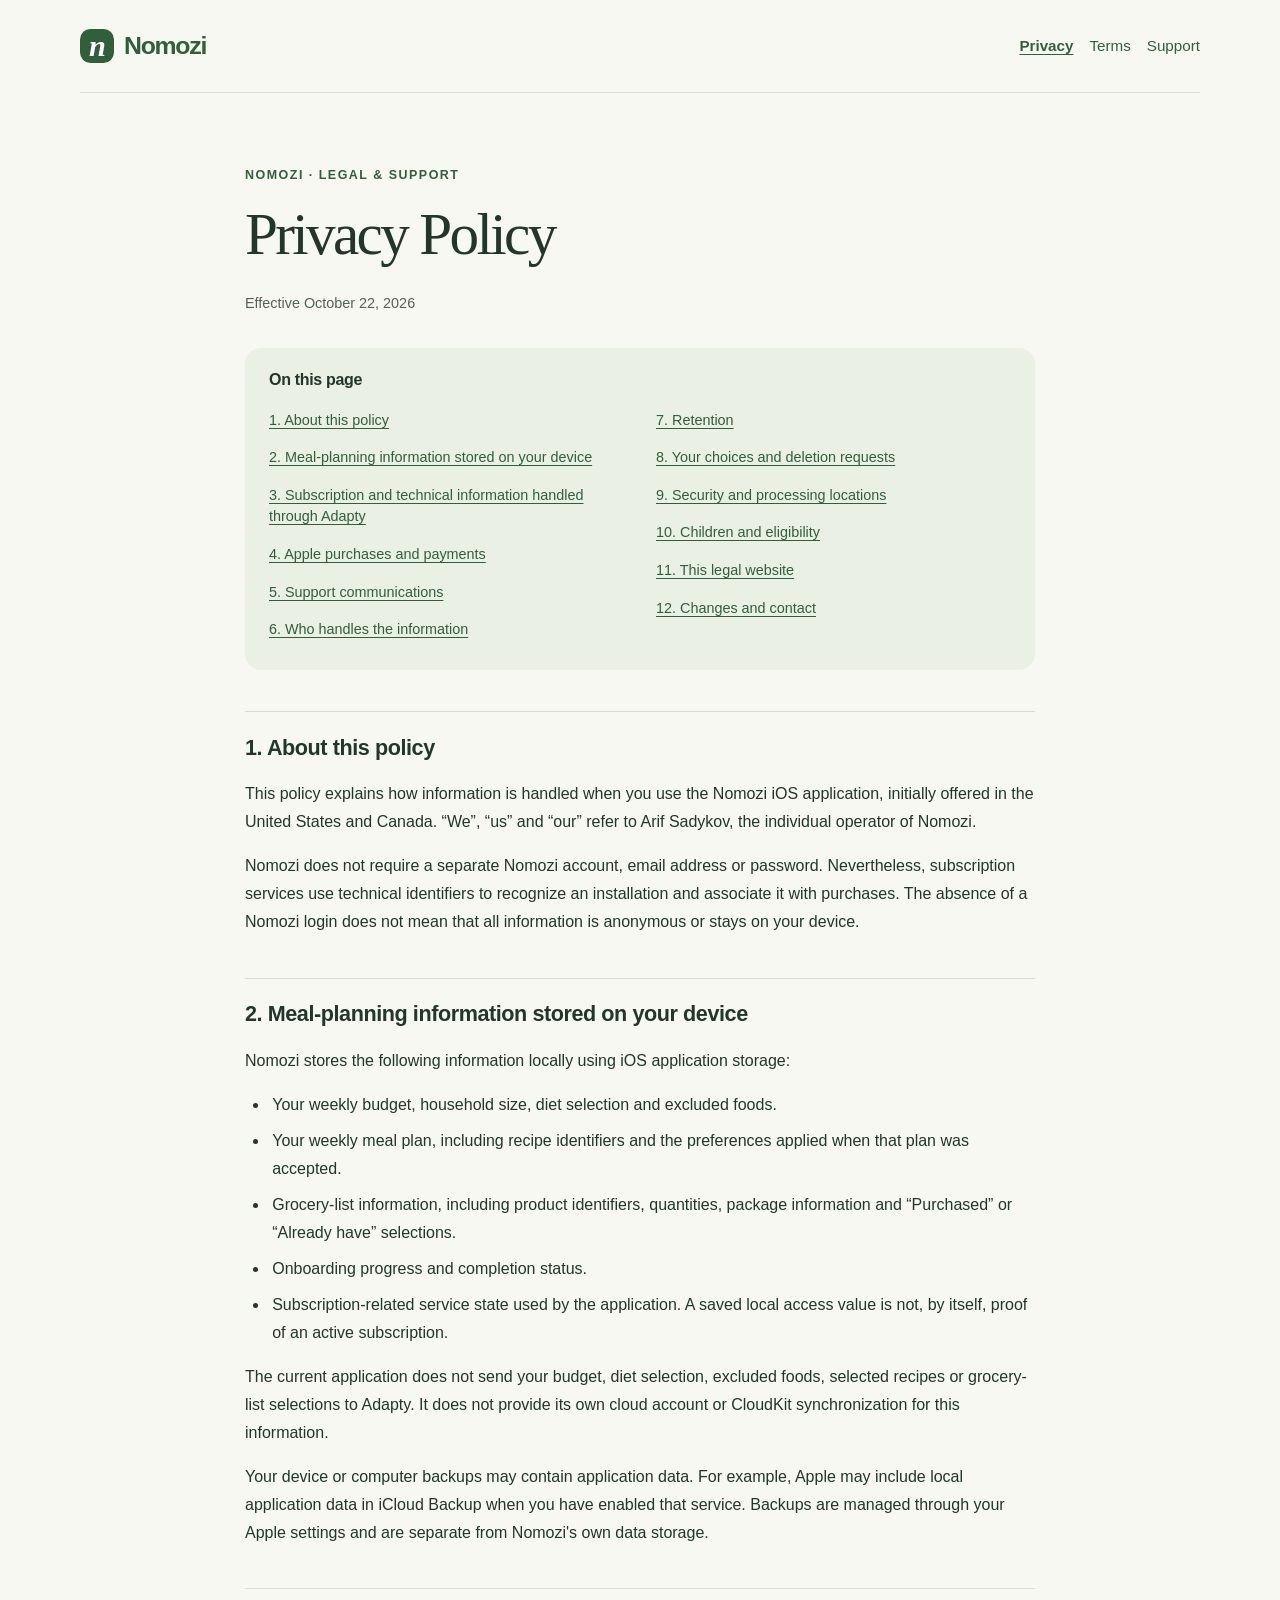
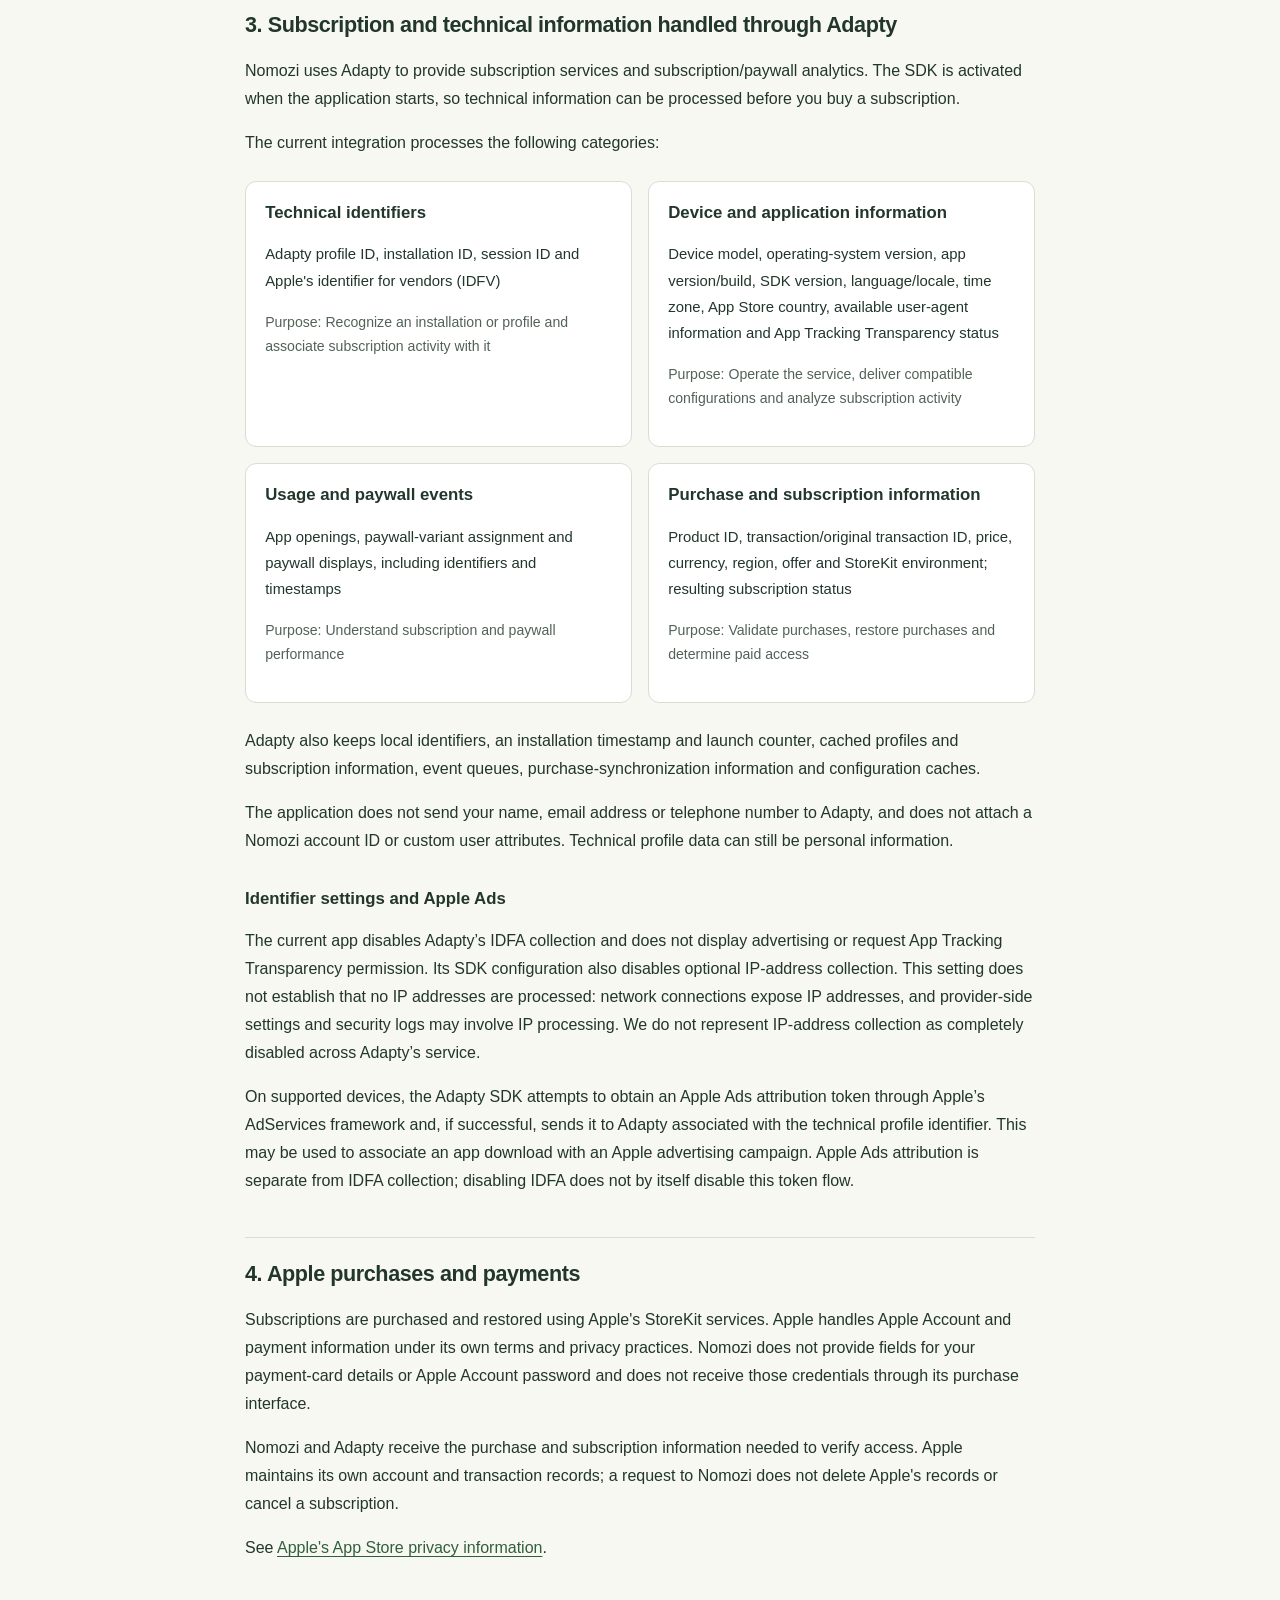
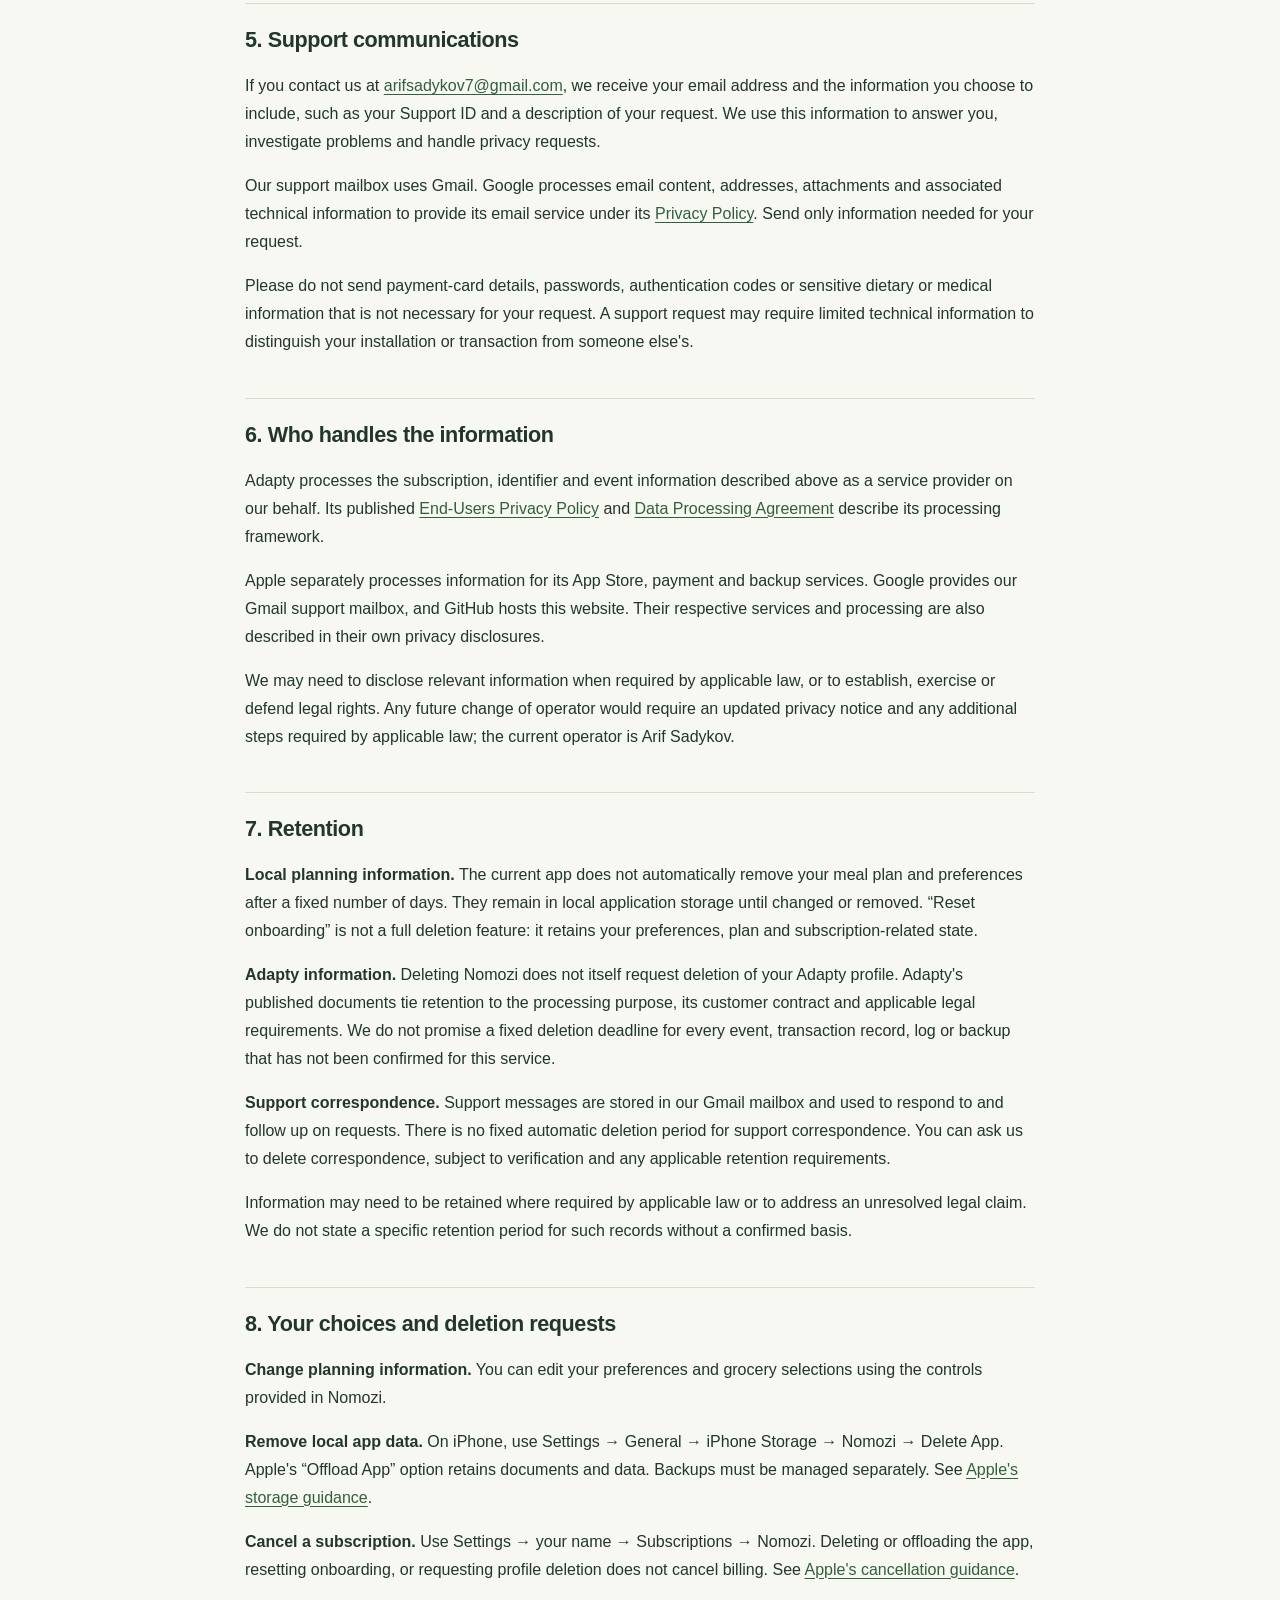
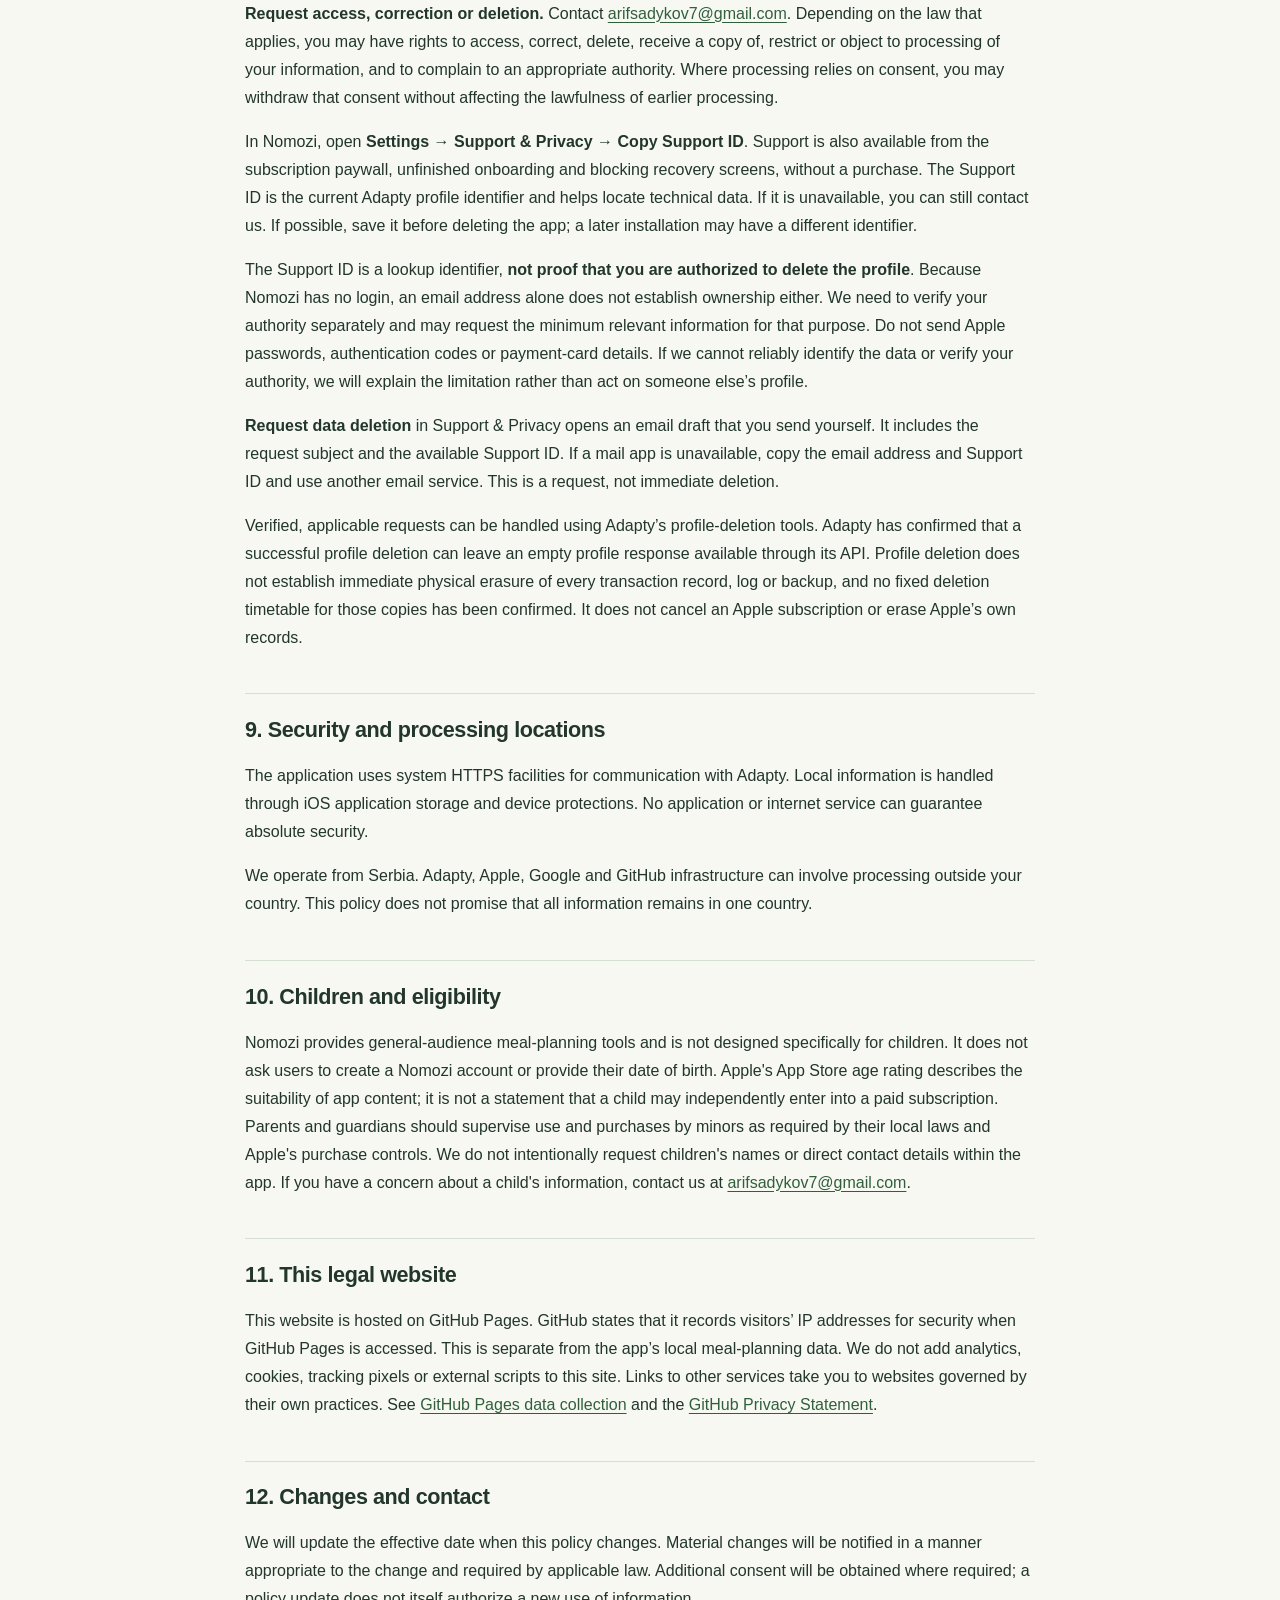
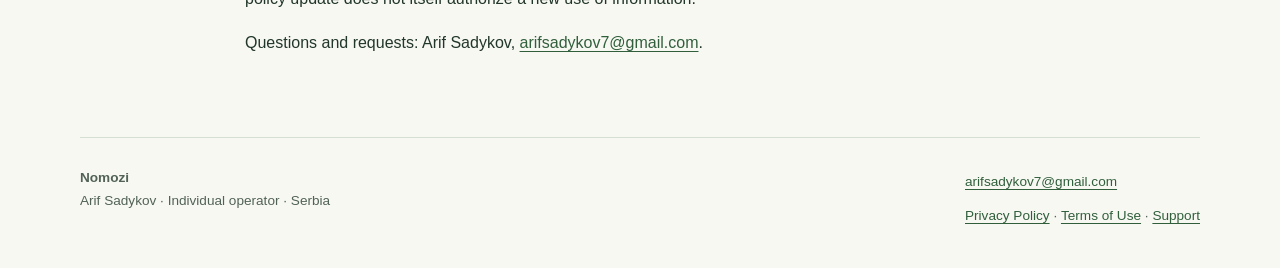
==== privacy/index.html @ b6fbd4d1 "feat: publish Nomozi legal and support website" ====
<!doctype html>
<html lang="en-US">
<head>
  <meta charset="utf-8">
  <meta name="viewport" content="width=device-width, initial-scale=1">
  <meta name="description" content="How Nomozi handles local planning data, subscriptions, analytics, support requests and data deletion.">
  <meta name="theme-color" content="#f7f8f2">
  <title>Privacy Policy | Nomozi</title>
  <link rel="stylesheet" href="../assets/styles.css">
</head>
<body>
<a class="skip-link" href="#main">Skip to content</a>
<header class="site-header"><a class="brand" href="../" aria-label="Nomozi home"><span class="brand-mark" aria-hidden="true">n</span>Nomozi</a><nav aria-label="Main navigation"><a href="../privacy/" aria-current="page">Privacy</a><a href="../terms/">Terms</a><a href="../support/">Support</a></nav></header>
<main id="main" class="document"><p class="eyebrow">Nomozi · Legal &amp; support</p><h1>Privacy Policy</h1><p class="date">Effective October 22, 2026</p><nav class="contents" aria-label="On this page"><h2>On this page</h2><ol><li><a href="#section-1">1. About this policy</a></li><li><a href="#section-2">2. Meal-planning information stored on your device</a></li><li><a href="#section-3">3. Subscription and technical information handled through Adapty</a></li><li><a href="#section-4">4. Apple purchases and payments</a></li><li><a href="#section-5">5. Support communications</a></li><li><a href="#section-6">6. Who handles the information</a></li><li><a href="#section-7">7. Retention</a></li><li><a href="#section-8">8. Your choices and deletion requests</a></li><li><a href="#section-9">9. Security and processing locations</a></li><li><a href="#section-10">10. Children and eligibility</a></li><li><a href="#section-11">11. This legal website</a></li><li><a href="#section-12">12. Changes and contact</a></li></ol></nav><h2 id="section-1">1. About this policy</h2>

<p>This policy explains how information is handled when you use the Nomozi iOS application, initially offered in the United States and Canada. “We”, “us” and “our” refer to Arif Sadykov, the individual operator of Nomozi.</p>

<p>Nomozi does not require a separate Nomozi account, email address or password. Nevertheless, subscription services use technical identifiers to recognize an installation and associate it with purchases. The absence of a Nomozi login does not mean that all information is anonymous or stays on your device.</p>

<h2 id="section-2">2. Meal-planning information stored on your device</h2>

<p>Nomozi stores the following information locally using iOS application storage:</p>

<ul>
<li>Your weekly budget, household size, diet selection and excluded foods.</li>
<li>Your weekly meal plan, including recipe identifiers and the preferences applied when that plan was accepted.</li>
<li>Grocery-list information, including product identifiers, quantities, package information and “Purchased” or “Already have” selections.</li>
<li>Onboarding progress and completion status.</li>
<li>Subscription-related service state used by the application. A saved local access value is not, by itself, proof of an active subscription.</li>
</ul>

<p>The current application does not send your budget, diet selection, excluded foods, selected recipes or grocery-list selections to Adapty. It does not provide its own cloud account or CloudKit synchronization for this information.</p>

<p>Your device or computer backups may contain application data. For example, Apple may include local application data in iCloud Backup when you have enabled that service. Backups are managed through your Apple settings and are separate from Nomozi's own data storage.</p>

<h2 id="section-3">3. Subscription and technical information handled through Adapty</h2>

<p>Nomozi uses Adapty to provide subscription services and subscription/paywall analytics. The SDK is activated when the application starts, so technical information can be processed before you buy a subscription.</p>

<p>The current integration processes the following categories:</p>

<div class="table-wrap"><div class="data-cards"><section class="data-card"><h3>Technical identifiers</h3><p>Adapty profile ID, installation ID, session ID and Apple's identifier for vendors (IDFV)</p><p class="purpose">Purpose: Recognize an installation or profile and associate subscription activity with it</p></section><section class="data-card"><h3>Device and application information</h3><p>Device model, operating-system version, app version/build, SDK version, language/locale, time zone, App Store country, available user-agent information and App Tracking Transparency status</p><p class="purpose">Purpose: Operate the service, deliver compatible configurations and analyze subscription activity</p></section><section class="data-card"><h3>Usage and paywall events</h3><p>App openings, paywall-variant assignment and paywall displays, including identifiers and timestamps</p><p class="purpose">Purpose: Understand subscription and paywall performance</p></section><section class="data-card"><h3>Purchase and subscription information</h3><p>Product ID, transaction/original transaction ID, price, currency, region, offer and StoreKit environment; resulting subscription status</p><p class="purpose">Purpose: Validate purchases, restore purchases and determine paid access</p></section></div></div>

<p>Adapty also keeps local identifiers, an installation timestamp and launch counter, cached profiles and subscription information, event queues, purchase-synchronization information and configuration caches.</p>

<p>The application does not send your name, email address or telephone number to Adapty, and does not attach a Nomozi account ID or custom user attributes. Technical profile data can still be personal information.</p>

<h3>Identifier settings and Apple Ads</h3>

<p>The current app disables Adapty’s IDFA collection and does not display advertising or request App Tracking Transparency permission. Its SDK configuration also disables optional IP-address collection. This setting does not establish that no IP addresses are processed: network connections expose IP addresses, and provider-side settings and security logs may involve IP processing. We do not represent IP-address collection as completely disabled across Adapty’s service.</p>
<p>On supported devices, the Adapty SDK attempts to obtain an Apple Ads attribution token through Apple’s AdServices framework and, if successful, sends it to Adapty associated with the technical profile identifier. This may be used to associate an app download with an Apple advertising campaign. Apple Ads attribution is separate from IDFA collection; disabling IDFA does not by itself disable this token flow.</p>
<h2 id="section-4">4. Apple purchases and payments</h2>

<p>Subscriptions are purchased and restored using Apple's StoreKit services. Apple handles Apple Account and payment information under its own terms and privacy practices. Nomozi does not provide fields for your payment-card details or Apple Account password and does not receive those credentials through its purchase interface.</p>

<p>Nomozi and Adapty receive the purchase and subscription information needed to verify access. Apple maintains its own account and transaction records; a request to Nomozi does not delete Apple's records or cancel a subscription.</p>

<p>See <a href="https://www.apple.com/legal/privacy/data/en/app-store/">Apple's App Store privacy information</a>.</p>

<h2 id="section-5">5. Support communications</h2>

<p>If you contact us at <a href="mailto:arifsadykov7@gmail.com">arifsadykov7@gmail.com</a>, we receive your email address and the information you choose to include, such as your Support ID and a description of your request. We use this information to answer you, investigate problems and handle privacy requests.</p>
<p>Our support mailbox uses Gmail. Google processes email content, addresses, attachments and associated technical information to provide its email service under its <a href="https://policies.google.com/privacy">Privacy Policy</a>. Send only information needed for your request.</p>
<p>Please do not send payment-card details, passwords, authentication codes or sensitive dietary or medical information that is not necessary for your request. A support request may require limited technical information to distinguish your installation or transaction from someone else's.</p>

<h2 id="section-6">6. Who handles the information</h2>

<p>Adapty processes the subscription, identifier and event information described above as a service provider on our behalf. Its published <a href="https://adapty.io/end-users-privacy/">End-Users Privacy Policy</a> and <a href="https://adapty.io/data-processing-agreement/">Data Processing Agreement</a> describe its processing framework.</p>

<p>Apple separately processes information for its App Store, payment and backup services. Google provides our Gmail support mailbox, and GitHub hosts this website. Their respective services and processing are also described in their own privacy disclosures.</p>
<p>We may need to disclose relevant information when required by applicable law, or to establish, exercise or defend legal rights. Any future change of operator would require an updated privacy notice and any additional steps required by applicable law; the current operator is Arif Sadykov.</p>

<h2 id="section-7">7. Retention</h2>

<p><strong>Local planning information.</strong> The current app does not automatically remove your meal plan and preferences after a fixed number of days. They remain in local application storage until changed or removed. “Reset onboarding” is not a full deletion feature: it retains your preferences, plan and subscription-related state.</p>

<p><strong>Adapty information.</strong> Deleting Nomozi does not itself request deletion of your Adapty profile. Adapty's published documents tie retention to the processing purpose, its customer contract and applicable legal requirements. We do not promise a fixed deletion deadline for every event, transaction record, log or backup that has not been confirmed for this service.</p>

<p><strong>Support correspondence.</strong> Support messages are stored in our Gmail mailbox and used to respond to and follow up on requests. There is no fixed automatic deletion period for support correspondence. You can ask us to delete correspondence, subject to verification and any applicable retention requirements.</p>
<p>Information may need to be retained where required by applicable law or to address an unresolved legal claim. We do not state a specific retention period for such records without a confirmed basis.</p>
<h2 id="section-8">8. Your choices and deletion requests</h2>

<p><strong>Change planning information.</strong> You can edit your preferences and grocery selections using the controls provided in Nomozi.</p>

<p><strong>Remove local app data.</strong> On iPhone, use Settings → General → iPhone Storage → Nomozi → Delete App. Apple's “Offload App” option retains documents and data. Backups must be managed separately. See <a href="https://support.apple.com/en-us/108429">Apple's storage guidance</a>.</p>

<p><strong>Cancel a subscription.</strong> Use Settings → your name → Subscriptions → Nomozi. Deleting or offloading the app, resetting onboarding, or requesting profile deletion does not cancel billing. See <a href="https://support.apple.com/en-us/118428">Apple's cancellation guidance</a>.</p>

<p><strong>Request access, correction or deletion.</strong> Contact <a href="mailto:arifsadykov7@gmail.com">arifsadykov7@gmail.com</a>. Depending on the law that applies, you may have rights to access, correct, delete, receive a copy of, restrict or object to processing of your information, and to complain to an appropriate authority. Where processing relies on consent, you may withdraw that consent without affecting the lawfulness of earlier processing.</p>

<p>In Nomozi, open <strong>Settings → Support &amp; Privacy → Copy Support ID</strong>. Support is also available from the subscription paywall, unfinished onboarding and blocking recovery screens, without a purchase. The Support ID is the current Adapty profile identifier and helps locate technical data. If it is unavailable, you can still contact us. If possible, save it before deleting the app; a later installation may have a different identifier.</p>
<p>The Support ID is a lookup identifier, <strong>not proof that you are authorized to delete the profile</strong>. Because Nomozi has no login, an email address alone does not establish ownership either. We need to verify your authority separately and may request the minimum relevant information for that purpose. Do not send Apple passwords, authentication codes or payment-card details. If we cannot reliably identify the data or verify your authority, we will explain the limitation rather than act on someone else’s profile.</p>
<p><strong>Request data deletion</strong> in Support &amp; Privacy opens an email draft that you send yourself. It includes the request subject and the available Support ID. If a mail app is unavailable, copy the email address and Support ID and use another email service. This is a request, not immediate deletion.</p>
<p>Verified, applicable requests can be handled using Adapty’s profile-deletion tools. Adapty has confirmed that a successful profile deletion can leave an empty profile response available through its API. Profile deletion does not establish immediate physical erasure of every transaction record, log or backup, and no fixed deletion timetable for those copies has been confirmed. It does not cancel an Apple subscription or erase Apple’s own records.</p>
<h2 id="section-9">9. Security and processing locations</h2>

<p>The application uses system HTTPS facilities for communication with Adapty. Local information is handled through iOS application storage and device protections. No application or internet service can guarantee absolute security.</p>

<p>We operate from Serbia. Adapty, Apple, Google and GitHub infrastructure can involve processing outside your country. This policy does not promise that all information remains in one country.</p>
<h2 id="section-10">10. Children and eligibility</h2>

<p>Nomozi provides general-audience meal-planning tools and is not designed specifically for children. It does not ask users to create a Nomozi account or provide their date of birth. Apple's App Store age rating describes the suitability of app content; it is not a statement that a child may independently enter into a paid subscription. Parents and guardians should supervise use and purchases by minors as required by their local laws and Apple's purchase controls. We do not intentionally request children's names or direct contact details within the app. If you have a concern about a child's information, contact us at <a href="mailto:arifsadykov7@gmail.com">arifsadykov7@gmail.com</a>.</p>

<h2 id="section-11">11. This legal website</h2>

<p>This website is hosted on GitHub Pages. GitHub states that it records visitors’ IP addresses for security when GitHub Pages is accessed. This is separate from the app’s local meal-planning data. We do not add analytics, cookies, tracking pixels or external scripts to this site. Links to other services take you to websites governed by their own practices. See <a href="https://docs.github.com/en/pages/getting-started-with-github-pages/what-is-github-pages#data-collection">GitHub Pages data collection</a> and the <a href="https://docs.github.com/en/site-policy/privacy-policies/github-general-privacy-statement">GitHub Privacy Statement</a>.</p>
<h2 id="section-12">12. Changes and contact</h2>

<p>We will update the effective date when this policy changes. Material changes will be notified in a manner appropriate to the change and required by applicable law. Additional consent will be obtained where required; a policy update does not itself authorize a new use of information.</p>

<p>Questions and requests: Arif Sadykov, <a href="mailto:arifsadykov7@gmail.com">arifsadykov7@gmail.com</a>.</p>
</main>
<footer class="site-footer"><p><strong>Nomozi</strong><br>Arif Sadykov · Individual operator · Serbia</p><p><a href="mailto:arifsadykov7@gmail.com">arifsadykov7@gmail.com</a><br><a href="../privacy/">Privacy Policy</a> · <a href="../terms/">Terms of Use</a> · <a href="../support/">Support</a></p></footer>
</body>
</html>
---- assets/styles.css ----
:root{color-scheme:light;--paper:#f7f8f2;--ink:#22362b;--muted:#526257;--brand:#315f3c;--line:#d6dfd1;--card:#fff;--soft:#eaf0e3}
*{box-sizing:border-box}html{scroll-padding-top:1.5rem}body{margin:0;background:var(--paper);color:var(--ink);font:1rem/1.75 -apple-system,BlinkMacSystemFont,"Segoe UI",sans-serif;-webkit-text-size-adjust:100%}a{color:var(--brand);text-underline-offset:.2em;overflow-wrap:anywhere}a:hover{text-decoration-thickness:2px}a:focus-visible{outline:3px solid #9a580e;outline-offset:5px;border-radius:3px}.site-header,.site-footer,main{width:min(100% - 3rem,1120px);margin-inline:auto}.site-header{display:flex;align-items:center;justify-content:space-between;gap:1rem;padding-block:1.5rem;border-bottom:1px solid var(--line)}.brand{display:inline-flex;align-items:center;gap:.65rem;font-size:1.55rem;font-weight:750;letter-spacing:-.05em;text-decoration:none}.brand-mark{display:grid;place-items:center;width:2.1rem;height:2.1rem;background:var(--brand);color:#fff;border-radius:.65rem;font-family:Georgia,serif;font-style:italic;font-size:1.9rem;line-height:1}.site-header nav{display:flex;flex-wrap:wrap;gap:.2rem 1rem}.site-header nav a{display:inline-flex;align-items:center;min-height:44px;font-size:.95rem;text-decoration:none}.site-header nav a[aria-current=page]{text-decoration:underline;font-weight:700}.eyebrow{color:var(--brand);font-size:.78rem;font-weight:700;letter-spacing:.12em;text-transform:uppercase}.hero{padding:5rem 0 3rem;max-width:780px}h1{font-family:Georgia,"Times New Roman",serif;font-weight:400;font-size:clamp(2.5rem,6vw,4.8rem);line-height:1.08;letter-spacing:-.045em;margin:1rem 0 1.5rem;text-wrap:balance}.lead{font-size:1.15rem;color:var(--muted);max-width:650px}h2{font-size:1.35rem;line-height:1.35;letter-spacing:-.02em}h3{font-size:1.05rem;line-height:1.4}p,li{overflow-wrap:anywhere}p{margin:1rem 0}.page-cards{display:grid;grid-template-columns:repeat(3,minmax(0,1fr));gap:1rem}.page-card{display:flex;flex-direction:column;padding:1.6rem;background:var(--card);border:1px solid var(--line);border-radius:1rem;text-decoration:none;color:var(--ink)}.page-card:hover{border-color:var(--brand);background:#fbfdf8}.card-number{font-size:.74rem;letter-spacing:.05em;color:var(--muted)}.page-card h2{display:flex;justify-content:space-between;gap:.5rem;margin:1.5rem 0 .25rem}.page-card p{color:var(--muted);font-size:.95rem;margin:.5rem 0 2rem}.card-action{color:var(--brand);font-size:.9rem;font-weight:650;margin-top:auto}.home-note{padding:3rem 0 4rem;max-width:720px}.home-note h2{font-size:1.1rem}.home-note p{color:var(--muted)}.document{max-width:790px;padding-block:3.5rem 4rem}.document h1{font-size:clamp(2.5rem,6vw,3.7rem)}.date{font-size:.9rem;color:var(--muted);margin-bottom:2rem}.document>h2{margin-top:2.6rem;padding-top:1.3rem;border-top:1px solid var(--line)}.document>h3{margin-top:2rem}.document li{padding-left:.2rem;margin-block:.5rem}.document ul,.document ol{padding-left:1.5rem}.contents{background:var(--soft);padding:1.3rem 1.5rem;border-radius:1rem;margin:2rem 0}.contents h2{font-size:1rem;margin:0 0 .7rem}.contents ol{list-style:none;padding:0;margin:0;columns:2;column-gap:2rem}.contents li{break-inside:avoid;margin:0;padding:0}.contents a{display:block;padding:.5rem 0;font-size:.9rem;line-height:1.5}.notice{padding:1rem 1.4rem;border-left:3px solid var(--brand);background:var(--soft);border-radius:0 .8rem .8rem 0}.notice p{margin:.4rem 0}.data-cards{display:grid;grid-template-columns:repeat(2,minmax(0,1fr));gap:1rem;margin:1.5rem 0}.data-card{padding:1.2rem;background:var(--card);border:1px solid var(--line);border-radius:.7rem;font-size:.93rem}.data-card h3{margin-top:0}.purpose{color:var(--muted);font-size:.88rem}.site-footer{display:flex;justify-content:space-between;gap:1.5rem;border-top:1px solid var(--line);padding-block:1.7rem 2.2rem;font-size:.85rem;color:var(--muted)}.site-footer p{margin:0}.site-footer a{display:inline-block;padding-block:.3rem}.skip-link{position:fixed;top:-200px;left:1rem;z-index:10;background:#fff;padding:.6rem 1rem}.skip-link:focus{top:1rem}
@media(max-width:700px){.page-cards{grid-template-columns:1fr}.hero{padding-top:3rem}.page-card{padding:1.4rem}.page-card h2{margin-top:1rem}.page-card p{margin-bottom:1.3rem}.data-cards{grid-template-columns:1fr}.contents ol{columns:1}.site-footer{flex-direction:column}.document{padding-top:2rem}.site-header{flex-wrap:wrap}.site-header nav{gap:1.2rem}.site-header,.site-footer,main{width:calc(100% - 2.5rem)}}
@media print{.site-header,.site-footer,.contents,.skip-link{display:none}body{background:white;color:black;font-size:11pt}.document{width:100%;max-width:none;padding:0}.document h1{font-size:28pt}.data-card,.notice{break-inside:avoid}a{color:inherit}}
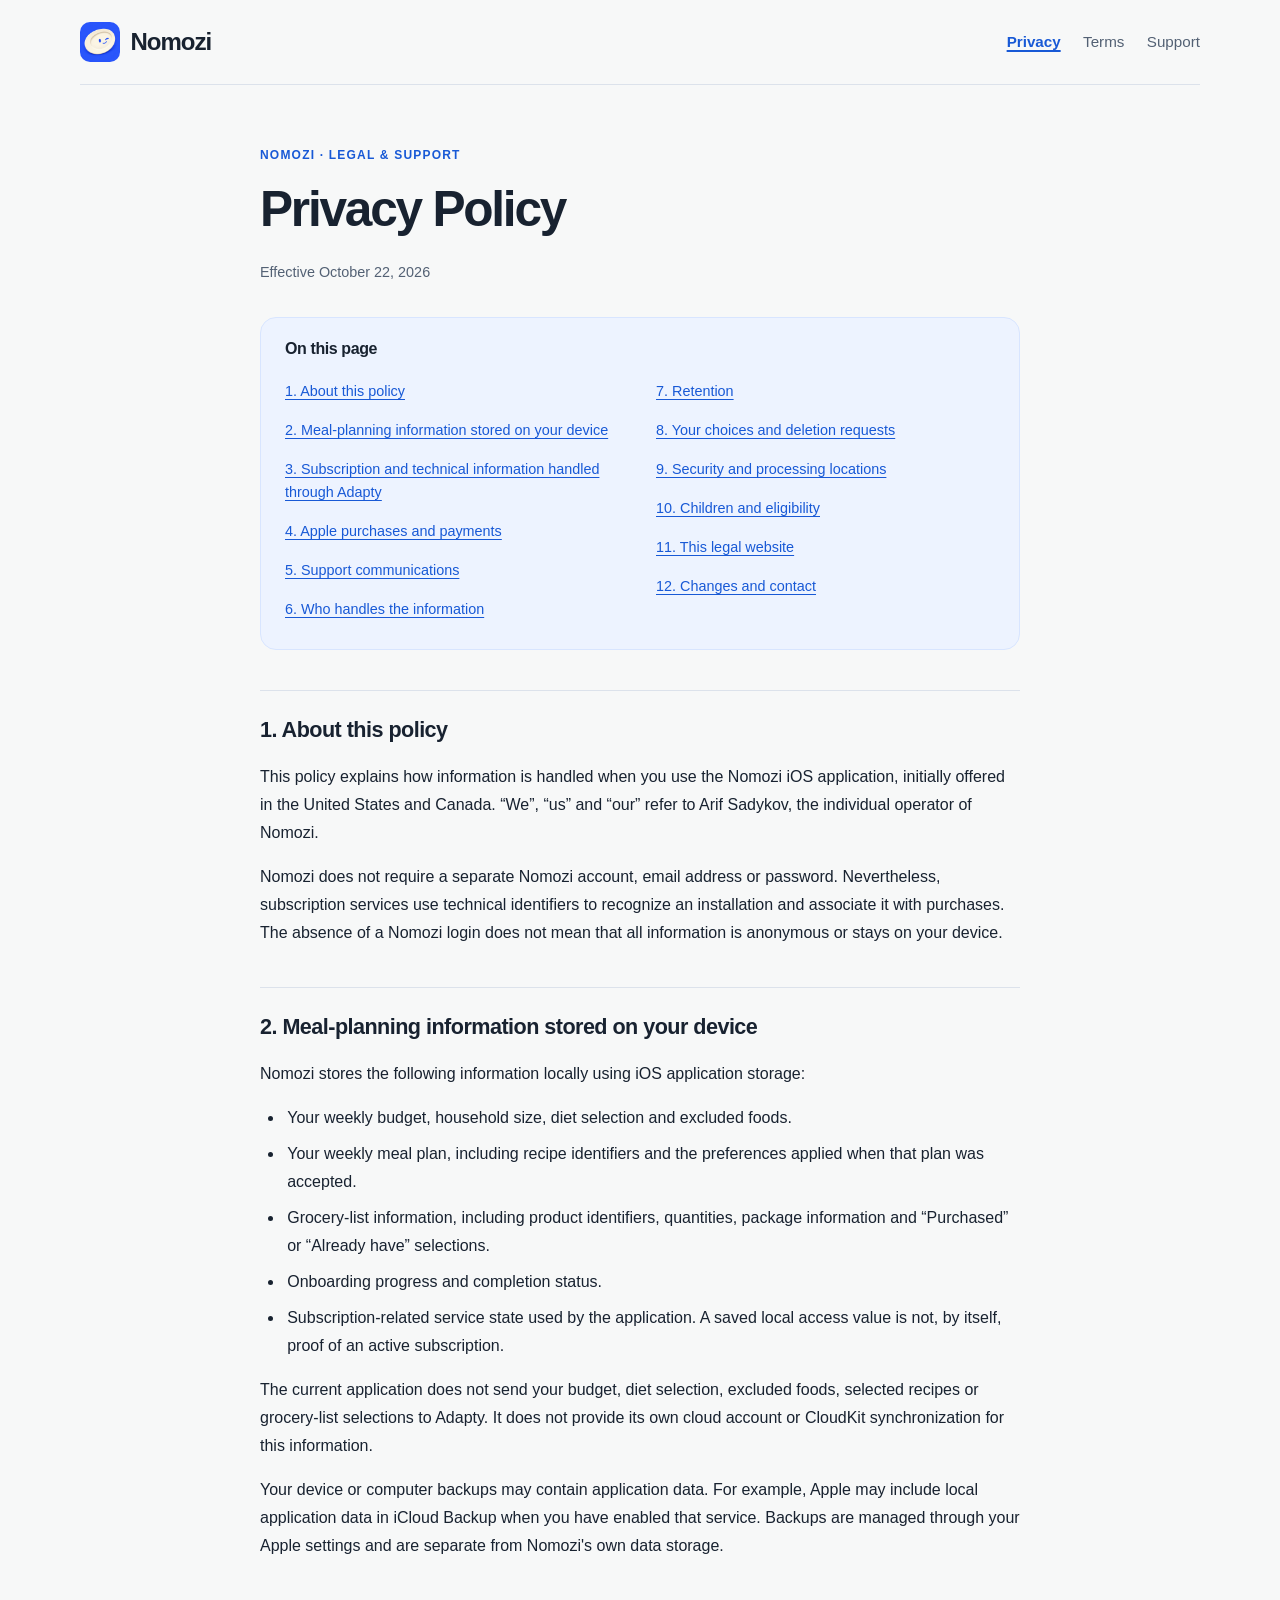
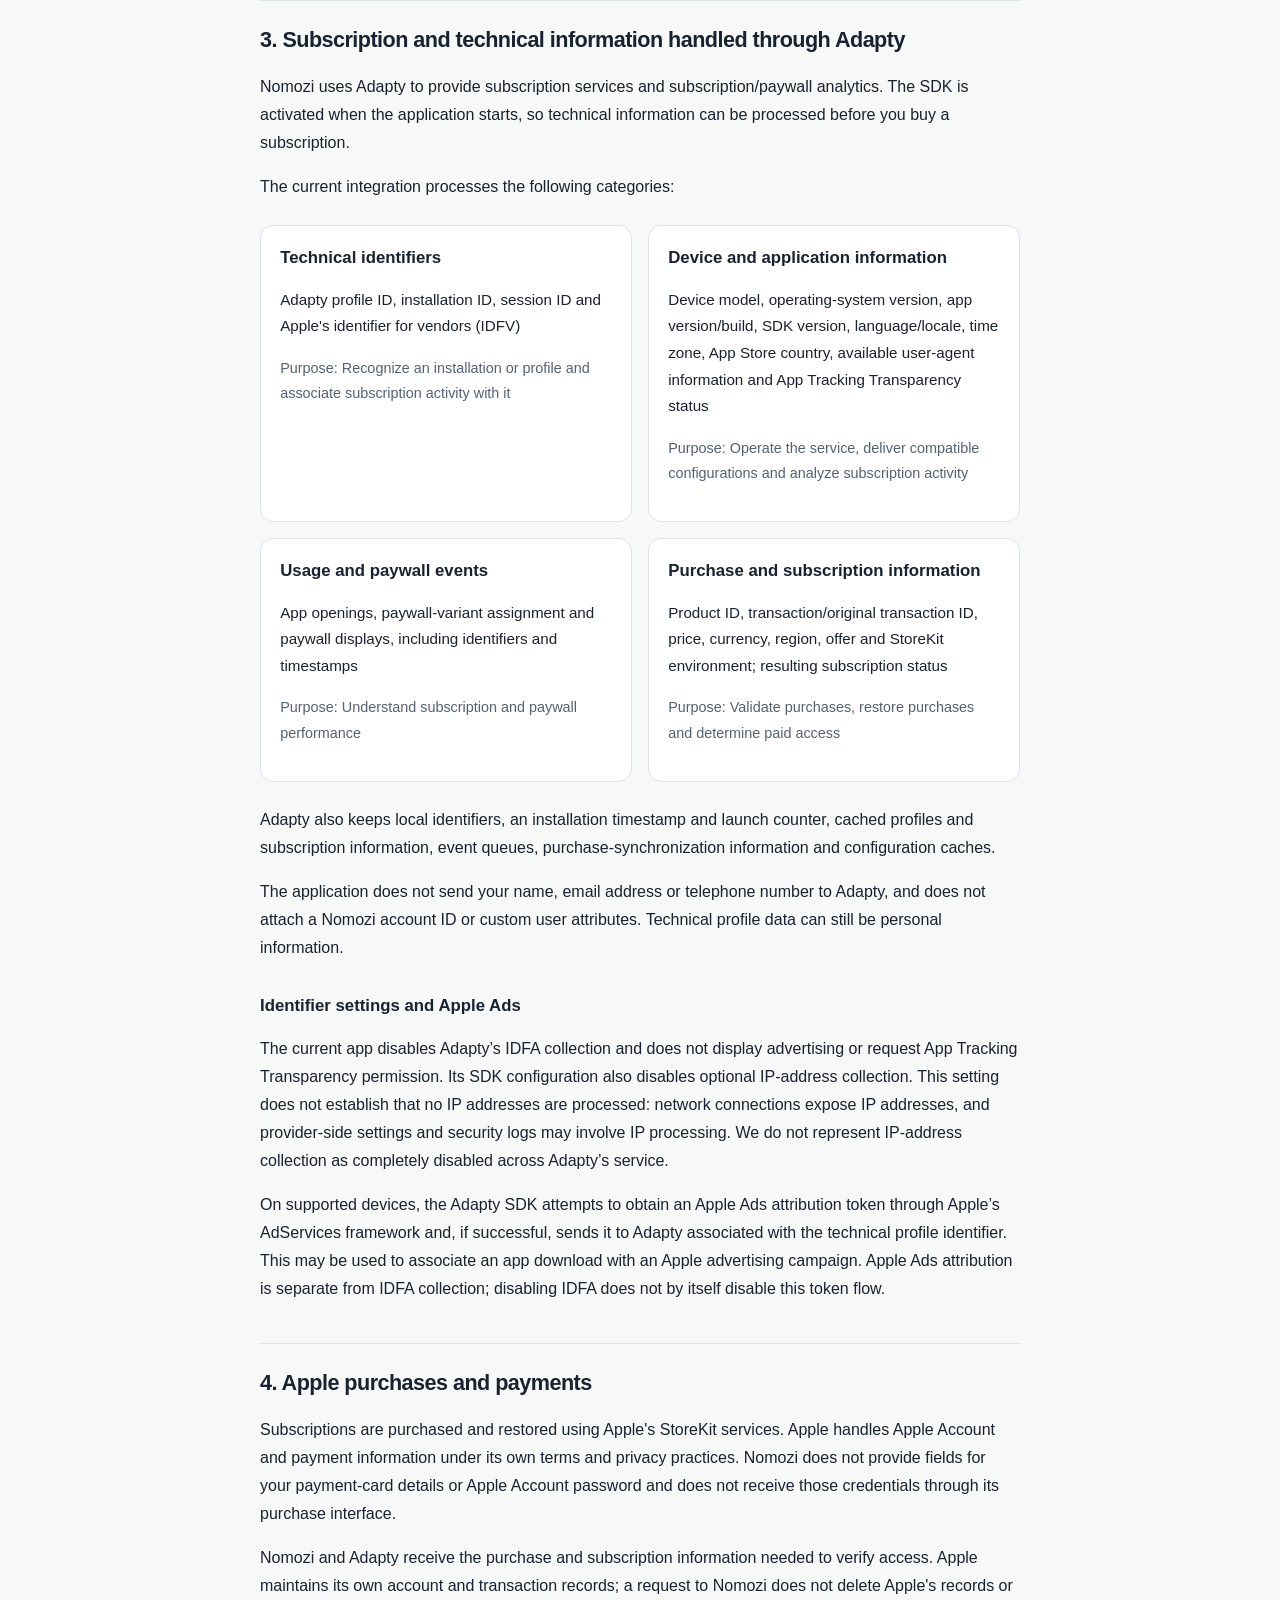
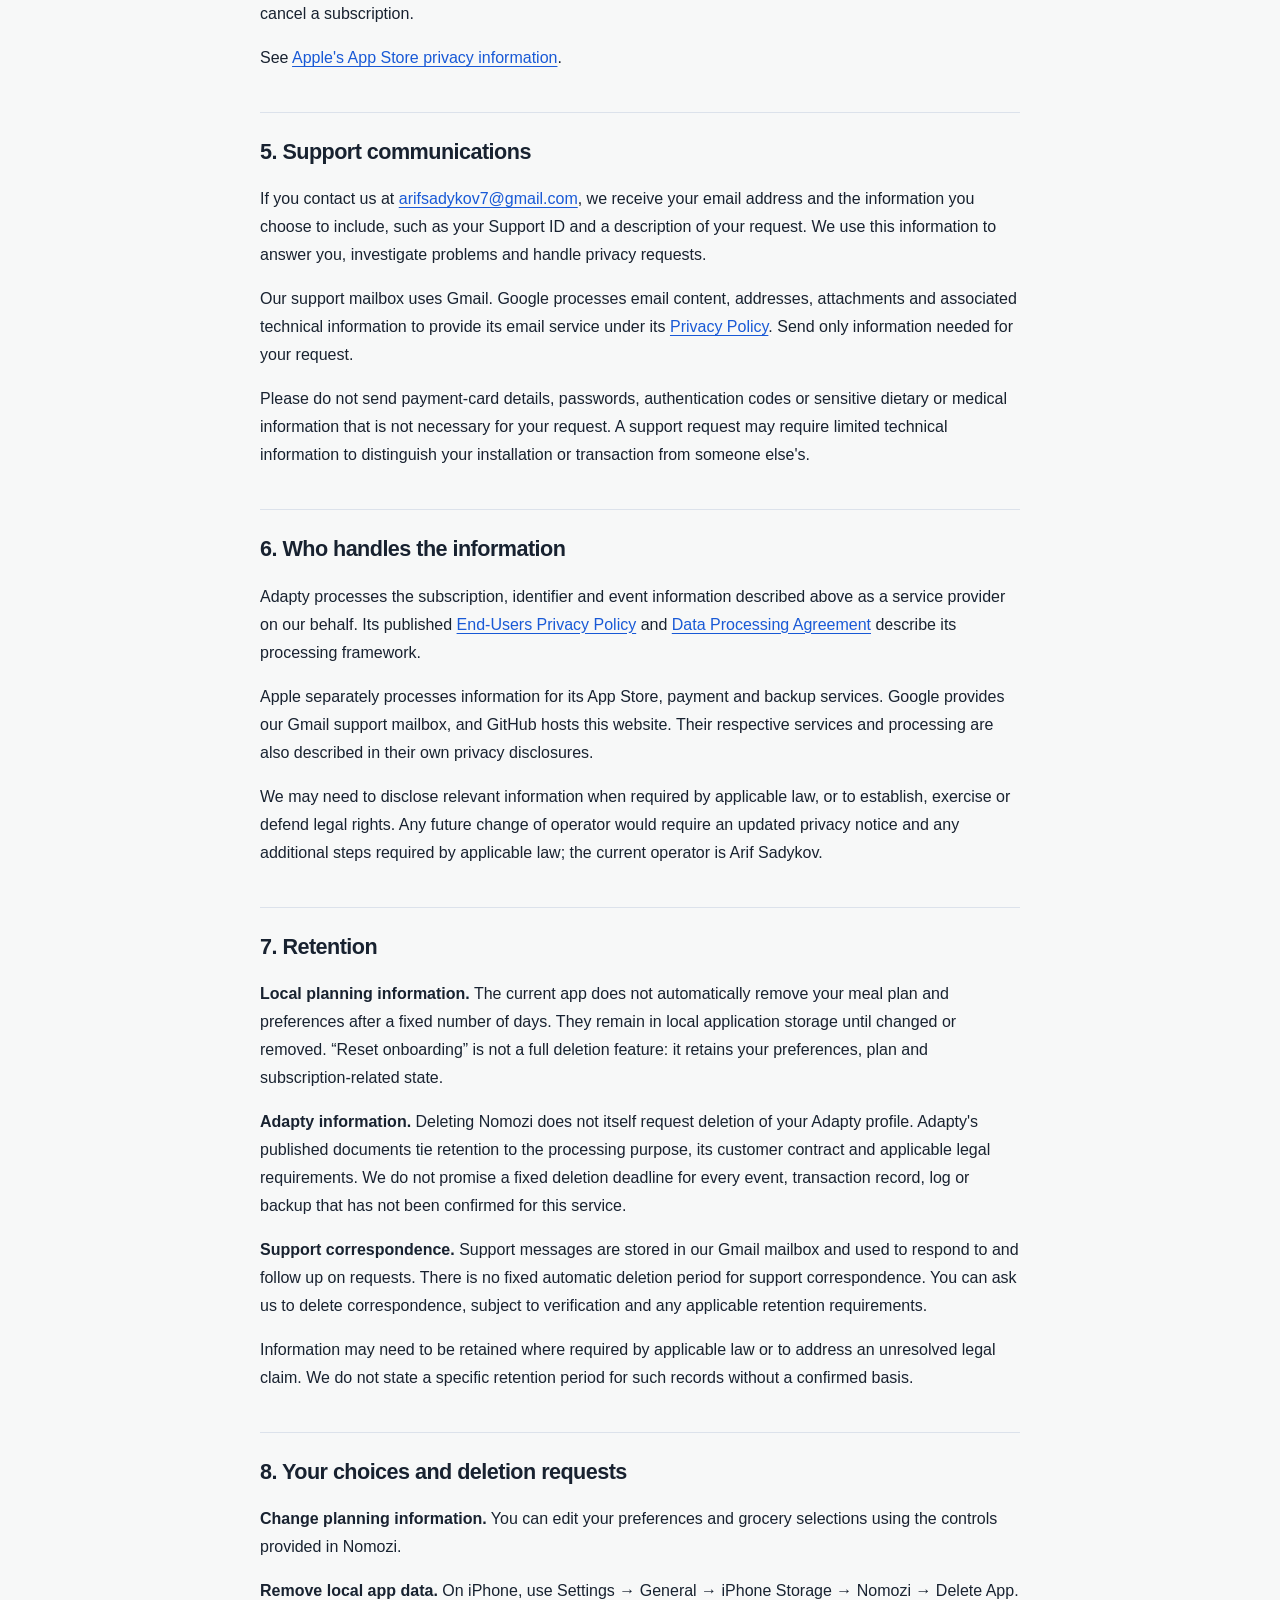
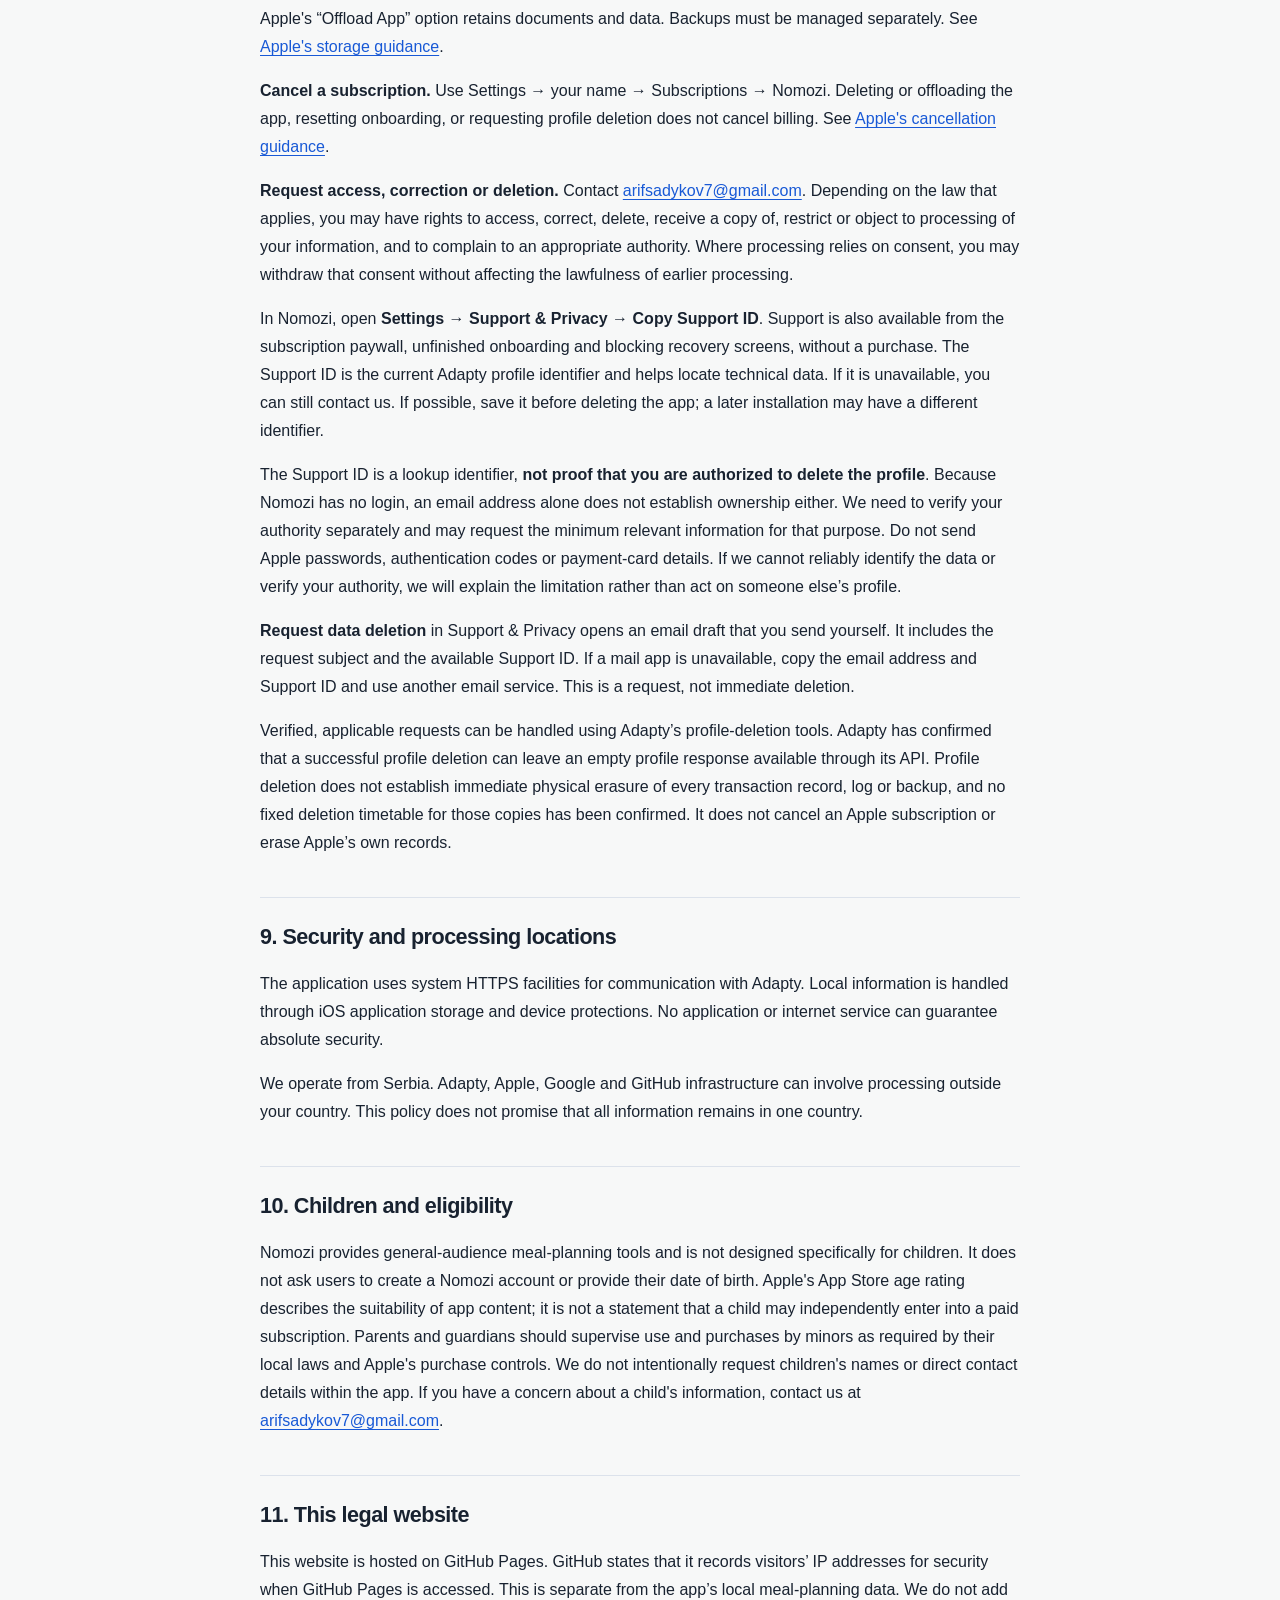
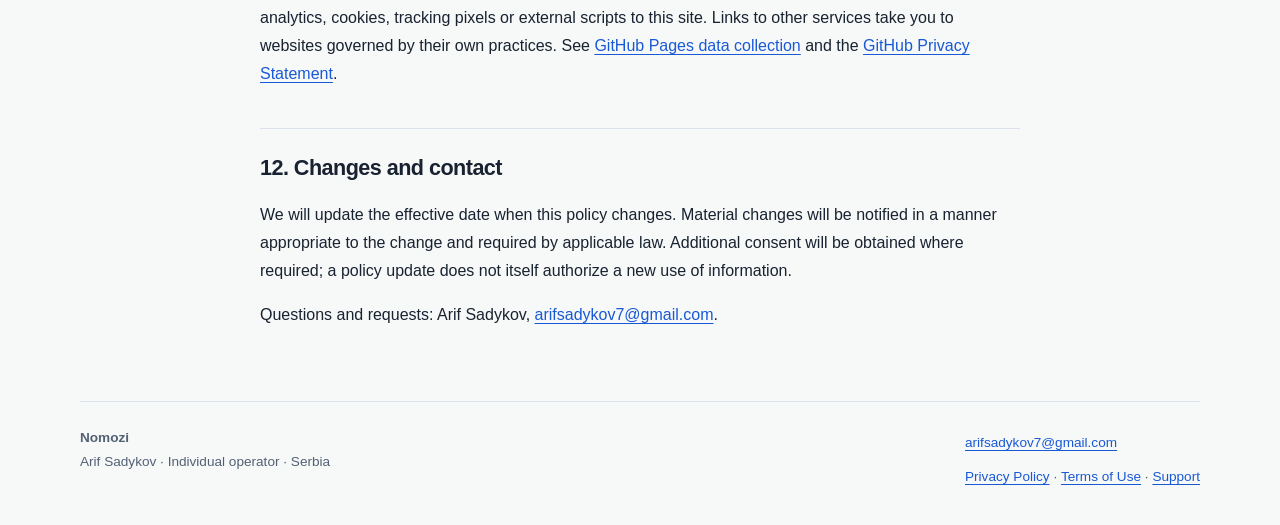
==== commit 96299e8a: "style: align Nomozi legal site with app branding" ====
--- a/privacy/index.html
+++ b/privacy/index.html
@@ -4,13 +4,15 @@
   <meta charset="utf-8">
   <meta name="viewport" content="width=device-width, initial-scale=1">
   <meta name="description" content="How Nomozi handles local planning data, subscriptions, analytics, support requests and data deletion.">
-  <meta name="theme-color" content="#f7f8f2">
+  <meta name="theme-color" content="#206aff">
   <title>Privacy Policy | Nomozi</title>
   <link rel="stylesheet" href="../assets/styles.css">
+  <link rel="icon" type="image/png" sizes="1024x1024" href="../assets/nomozi-app-icon.png">
+  <link rel="apple-touch-icon" href="../assets/nomozi-app-icon.png">
 </head>
 <body>
 <a class="skip-link" href="#main">Skip to content</a>
-<header class="site-header"><a class="brand" href="../" aria-label="Nomozi home"><span class="brand-mark" aria-hidden="true">n</span>Nomozi</a><nav aria-label="Main navigation"><a href="../privacy/" aria-current="page">Privacy</a><a href="../terms/">Terms</a><a href="../support/">Support</a></nav></header>
+<header class="site-header"><a class="brand" href="../" aria-label="Nomozi home"><img class="brand-mark" src="../assets/nomozi-app-icon.png" width="40" height="40" alt="" aria-hidden="true">Nomozi</a><nav aria-label="Main navigation"><a href="../privacy/" aria-current="page">Privacy</a><a href="../terms/">Terms</a><a href="../support/">Support</a></nav></header>
 <main id="main" class="document"><p class="eyebrow">Nomozi · Legal &amp; support</p><h1>Privacy Policy</h1><p class="date">Effective October 22, 2026</p><nav class="contents" aria-label="On this page"><h2>On this page</h2><ol><li><a href="#section-1">1. About this policy</a></li><li><a href="#section-2">2. Meal-planning information stored on your device</a></li><li><a href="#section-3">3. Subscription and technical information handled through Adapty</a></li><li><a href="#section-4">4. Apple purchases and payments</a></li><li><a href="#section-5">5. Support communications</a></li><li><a href="#section-6">6. Who handles the information</a></li><li><a href="#section-7">7. Retention</a></li><li><a href="#section-8">8. Your choices and deletion requests</a></li><li><a href="#section-9">9. Security and processing locations</a></li><li><a href="#section-10">10. Children and eligibility</a></li><li><a href="#section-11">11. This legal website</a></li><li><a href="#section-12">12. Changes and contact</a></li></ol></nav><h2 id="section-1">1. About this policy</h2>
 
 <p>This policy explains how information is handled when you use the Nomozi iOS application, initially offered in the United States and Canada. “We”, “us” and “our” refer to Arif Sadykov, the individual operator of Nomozi.</p>
--- a/assets/styles.css
+++ b/assets/styles.css
@@ -1,4 +1,171 @@
-:root{color-scheme:light;--paper:#f7f8f2;--ink:#22362b;--muted:#526257;--brand:#315f3c;--line:#d6dfd1;--card:#fff;--soft:#eaf0e3}
-*{box-sizing:border-box}html{scroll-padding-top:1.5rem}body{margin:0;background:var(--paper);color:var(--ink);font:1rem/1.75 -apple-system,BlinkMacSystemFont,"Segoe UI",sans-serif;-webkit-text-size-adjust:100%}a{color:var(--brand);text-underline-offset:.2em;overflow-wrap:anywhere}a:hover{text-decoration-thickness:2px}a:focus-visible{outline:3px solid #9a580e;outline-offset:5px;border-radius:3px}.site-header,.site-footer,main{width:min(100% - 3rem,1120px);margin-inline:auto}.site-header{display:flex;align-items:center;justify-content:space-between;gap:1rem;padding-block:1.5rem;border-bottom:1px solid var(--line)}.brand{display:inline-flex;align-items:center;gap:.65rem;font-size:1.55rem;font-weight:750;letter-spacing:-.05em;text-decoration:none}.brand-mark{display:grid;place-items:center;width:2.1rem;height:2.1rem;background:var(--brand);color:#fff;border-radius:.65rem;font-family:Georgia,serif;font-style:italic;font-size:1.9rem;line-height:1}.site-header nav{display:flex;flex-wrap:wrap;gap:.2rem 1rem}.site-header nav a{display:inline-flex;align-items:center;min-height:44px;font-size:.95rem;text-decoration:none}.site-header nav a[aria-current=page]{text-decoration:underline;font-weight:700}.eyebrow{color:var(--brand);font-size:.78rem;font-weight:700;letter-spacing:.12em;text-transform:uppercase}.hero{padding:5rem 0 3rem;max-width:780px}h1{font-family:Georgia,"Times New Roman",serif;font-weight:400;font-size:clamp(2.5rem,6vw,4.8rem);line-height:1.08;letter-spacing:-.045em;margin:1rem 0 1.5rem;text-wrap:balance}.lead{font-size:1.15rem;color:var(--muted);max-width:650px}h2{font-size:1.35rem;line-height:1.35;letter-spacing:-.02em}h3{font-size:1.05rem;line-height:1.4}p,li{overflow-wrap:anywhere}p{margin:1rem 0}.page-cards{display:grid;grid-template-columns:repeat(3,minmax(0,1fr));gap:1rem}.page-card{display:flex;flex-direction:column;padding:1.6rem;background:var(--card);border:1px solid var(--line);border-radius:1rem;text-decoration:none;color:var(--ink)}.page-card:hover{border-color:var(--brand);background:#fbfdf8}.card-number{font-size:.74rem;letter-spacing:.05em;color:var(--muted)}.page-card h2{display:flex;justify-content:space-between;gap:.5rem;margin:1.5rem 0 .25rem}.page-card p{color:var(--muted);font-size:.95rem;margin:.5rem 0 2rem}.card-action{color:var(--brand);font-size:.9rem;font-weight:650;margin-top:auto}.home-note{padding:3rem 0 4rem;max-width:720px}.home-note h2{font-size:1.1rem}.home-note p{color:var(--muted)}.document{max-width:790px;padding-block:3.5rem 4rem}.document h1{font-size:clamp(2.5rem,6vw,3.7rem)}.date{font-size:.9rem;color:var(--muted);margin-bottom:2rem}.document>h2{margin-top:2.6rem;padding-top:1.3rem;border-top:1px solid var(--line)}.document>h3{margin-top:2rem}.document li{padding-left:.2rem;margin-block:.5rem}.document ul,.document ol{padding-left:1.5rem}.contents{background:var(--soft);padding:1.3rem 1.5rem;border-radius:1rem;margin:2rem 0}.contents h2{font-size:1rem;margin:0 0 .7rem}.contents ol{list-style:none;padding:0;margin:0;columns:2;column-gap:2rem}.contents li{break-inside:avoid;margin:0;padding:0}.contents a{display:block;padding:.5rem 0;font-size:.9rem;line-height:1.5}.notice{padding:1rem 1.4rem;border-left:3px solid var(--brand);background:var(--soft);border-radius:0 .8rem .8rem 0}.notice p{margin:.4rem 0}.data-cards{display:grid;grid-template-columns:repeat(2,minmax(0,1fr));gap:1rem;margin:1.5rem 0}.data-card{padding:1.2rem;background:var(--card);border:1px solid var(--line);border-radius:.7rem;font-size:.93rem}.data-card h3{margin-top:0}.purpose{color:var(--muted);font-size:.88rem}.site-footer{display:flex;justify-content:space-between;gap:1.5rem;border-top:1px solid var(--line);padding-block:1.7rem 2.2rem;font-size:.85rem;color:var(--muted)}.site-footer p{margin:0}.site-footer a{display:inline-block;padding-block:.3rem}.skip-link{position:fixed;top:-200px;left:1rem;z-index:10;background:#fff;padding:.6rem 1rem}.skip-link:focus{top:1rem}
-@media(max-width:700px){.page-cards{grid-template-columns:1fr}.hero{padding-top:3rem}.page-card{padding:1.4rem}.page-card h2{margin-top:1rem}.page-card p{margin-bottom:1.3rem}.data-cards{grid-template-columns:1fr}.contents ol{columns:1}.site-footer{flex-direction:column}.document{padding-top:2rem}.site-header{flex-wrap:wrap}.site-header nav{gap:1.2rem}.site-header,.site-footer,main{width:calc(100% - 2.5rem)}}
-@media print{.site-header,.site-footer,.contents,.skip-link{display:none}body{background:white;color:black;font-size:11pt}.document{width:100%;max-width:none;padding:0}.document h1{font-size:28pt}.data-card,.notice{break-inside:avoid}a{color:inherit}}
+/* Brand colors from Nomozi AppColors; the darker link tone keeps small text readable. */
+:root {
+  color-scheme: light;
+  --paper: #f7f8f8;
+  --ink: #182230;
+  --muted: #536174;
+  --brand: #206aff;
+  --link: #1859d6;
+  --line: #dce2eb;
+  --card: #fff;
+  --soft: #edf3ff;
+}
+
+* { box-sizing: border-box; }
+html { scroll-padding-top: 1.5rem; }
+body {
+  margin: 0;
+  background: var(--paper);
+  color: var(--ink);
+  font: 1rem/1.75 -apple-system, BlinkMacSystemFont, "Segoe UI", sans-serif;
+  -webkit-text-size-adjust: 100%;
+}
+a { color: var(--link); text-underline-offset: .2em; overflow-wrap: anywhere; }
+a:hover { text-decoration-thickness: 2px; }
+a:focus-visible {
+  outline: 3px solid var(--brand);
+  outline-offset: 4px;
+  border-radius: 3px;
+}
+p, li, h1, h2, h3, td, th { overflow-wrap: anywhere; }
+p { margin: 1rem 0; }
+.site-header, .site-footer, main { width: min(100% - 3rem, 1120px); margin-inline: auto; }
+.site-header {
+  display: flex;
+  flex-wrap: wrap;
+  align-items: center;
+  justify-content: space-between;
+  gap: .5rem 1rem;
+  padding-block: 1.25rem;
+  border-bottom: 1px solid var(--line);
+}
+.brand {
+  display: inline-flex;
+  align-items: center;
+  gap: .65rem;
+  min-height: 44px;
+  color: var(--ink);
+  font-size: 1.5rem;
+  font-weight: 750;
+  letter-spacing: -.04em;
+  text-decoration: none;
+}
+.brand-mark {
+  display: block;
+  width: 40px;
+  height: 40px;
+  flex: 0 0 40px;
+  object-fit: contain;
+  border-radius: 10px;
+}
+.site-header nav { display: flex; flex-wrap: wrap; gap: .2rem 1.4rem; }
+.site-header nav a {
+  display: inline-flex;
+  align-items: center;
+  min-height: 44px;
+  color: var(--muted);
+  font-size: .95rem;
+  text-decoration: none;
+}
+.site-header nav a:hover, .site-header nav a[aria-current=page] { color: var(--link); text-decoration: underline; }
+.site-header nav a[aria-current=page] { font-weight: 650; text-decoration-thickness: 2px; }
+.eyebrow { color: var(--link); font-size: .75rem; font-weight: 700; letter-spacing: .1em; text-transform: uppercase; }
+.hero { padding: 3.5rem 0 2.5rem; max-width: 780px; }
+h1 {
+  font-weight: 750;
+  font-size: clamp(2.25rem, 5.5vw, 3.7rem);
+  line-height: 1.12;
+  letter-spacing: -.045em;
+  margin: 1rem 0 1.4rem;
+  text-wrap: balance;
+}
+.lead { font-size: 1.125rem; color: var(--muted); max-width: 650px; }
+h2 { font-size: 1.35rem; line-height: 1.4; letter-spacing: -.025em; }
+h3 { font-size: 1.05rem; line-height: 1.45; }
+.page-cards { display: grid; grid-template-columns: repeat(3, minmax(0, 1fr)); gap: 1rem; }
+.page-card {
+  display: flex;
+  flex-direction: column;
+  min-width: 0;
+  padding: 1.5rem;
+  background: var(--card);
+  border: 1px solid var(--line);
+  border-radius: 1rem;
+  box-shadow: 0 2px 5px rgb(24 34 48 / 3%);
+  text-decoration: none;
+  color: var(--ink);
+}
+.page-card:hover { border-color: var(--brand); background: #fafdff; }
+.card-number { font-size: .75rem; letter-spacing: .03em; color: var(--muted); }
+.page-card h2 { display: flex; justify-content: space-between; gap: .75rem; margin: 1.25rem 0 .25rem; }
+.page-card h2 span { color: var(--brand); }
+.page-card p { color: var(--muted); font-size: .95rem; margin: .5rem 0 1.5rem; }
+.card-action { color: var(--link); font-size: .9rem; font-weight: 650; margin-top: auto; }
+.page-card:hover .card-action { text-decoration: underline; }
+.home-note { padding: 2.5rem 0 3rem; max-width: 720px; }
+.home-note h2 { font-size: 1.1rem; }
+.home-note p { color: var(--muted); }
+.document { max-width: 760px; padding-block: 2.75rem 3.5rem; }
+.document h1 { font-size: clamp(2rem, 5vw, 3.1rem); }
+.date { font-size: .9rem; color: var(--muted); margin-bottom: 2rem; }
+.document > h2 { margin-top: 2.5rem; padding-top: 1.5rem; border-top: 1px solid var(--line); }
+.document > h3 { margin-top: 2rem; }
+.document li { padding-left: .2rem; margin-block: .5rem; }
+.document ul, .document ol { padding-left: 1.5rem; }
+.contents { background: var(--soft); padding: 1.25rem 1.5rem; border: 1px solid #d8e5ff; border-radius: 1rem; margin: 2rem 0; }
+.contents h2 { font-size: 1rem; margin: 0 0 .7rem; }
+.contents ol { list-style: none; padding: 0; margin: 0; columns: 2; column-gap: 2rem; }
+.contents li { break-inside: avoid; margin: 0; padding: 0; }
+.contents a { display: block; padding: .5rem 0; font-size: .9rem; line-height: 1.6; }
+.notice { padding: 1rem 1.25rem; border-left: 3px solid var(--brand); background: var(--soft); border-radius: 0 .8rem .8rem 0; }
+.notice p { margin: .4rem 0; }
+.data-cards { display: grid; grid-template-columns: repeat(2, minmax(0, 1fr)); gap: 1rem; margin: 1.5rem 0; }
+.data-card { min-width: 0; padding: 1.2rem; background: var(--card); border: 1px solid var(--line); border-radius: .8rem; font-size: .95rem; }
+.data-card h3 { margin-top: 0; }
+.purpose { color: var(--muted); font-size: .9rem; }
+.table-wrap { min-width: 0; max-width: 100%; }
+table { width: 100%; border-collapse: collapse; table-layout: fixed; }
+th, td { padding: .75rem; text-align: left; vertical-align: top; border: 1px solid var(--line); }
+th { background: var(--soft); }
+.site-footer {
+  display: flex;
+  flex-wrap: wrap;
+  justify-content: space-between;
+  gap: 1.5rem;
+  border-top: 1px solid var(--line);
+  padding-block: 1.5rem 2rem;
+  font-size: .85rem;
+  color: var(--muted);
+}
+.site-footer p { margin: 0; max-width: 100%; }
+.site-footer a { display: inline-block; padding-block: .3rem; }
+.skip-link { position: fixed; top: -200px; left: 1rem; z-index: 10; background: var(--card); padding: .6rem 1rem; }
+.skip-link:focus { top: 1rem; }
+
+@media (max-width: 700px) {
+  .site-header, .site-footer, main { width: calc(100% - 2.5rem); }
+  .site-header { padding-block: 1rem; }
+  .brand { font-size: 1.35rem; gap: .55rem; }
+  .site-header nav { gap: .2rem .85rem; }
+  .site-header nav a { font-size: .875rem; }
+  .page-cards, .data-cards { grid-template-columns: 1fr; }
+  .hero { padding-top: 2rem; padding-bottom: 1.75rem; }
+  .page-card { padding: 1.25rem; }
+  .page-card h2 { margin-top: 1rem; }
+  .page-card p { margin-bottom: 1.25rem; }
+  .contents { padding: 1.2rem; }
+  .contents ol { columns: 1; }
+  .site-footer { flex-direction: column; }
+  .document { padding-top: 1.75rem; }
+}
+@media (max-width: 359px) {
+  .site-header nav { width: 100%; gap: 1.5rem; }
+}
+@media print {
+  .site-header, .site-footer, .contents, .skip-link { display: none; }
+  body { background: white; color: black; font-size: 11pt; }
+  .document { width: 100%; max-width: none; padding: 0; }
+  .document h1 { font-size: 28pt; }
+  .data-card, .notice { break-inside: avoid; }
+  a { color: inherit; }
+}
